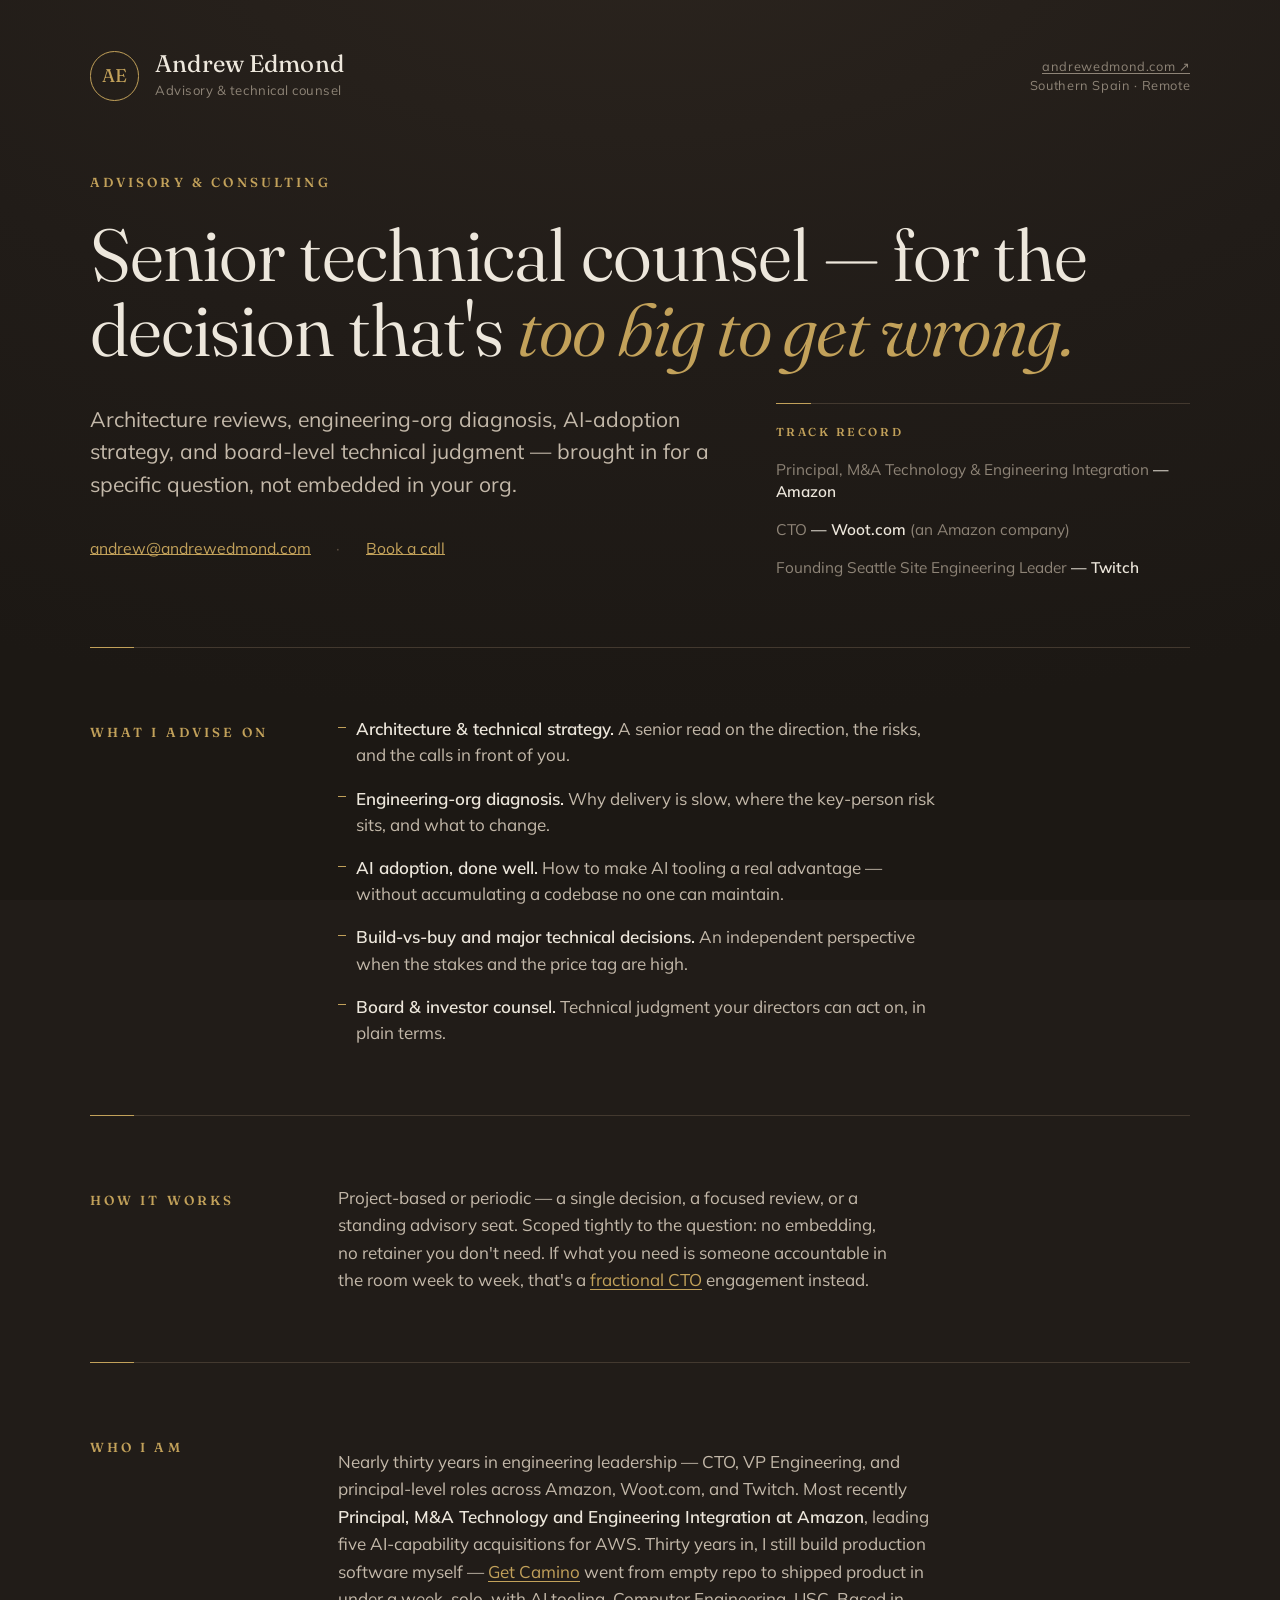
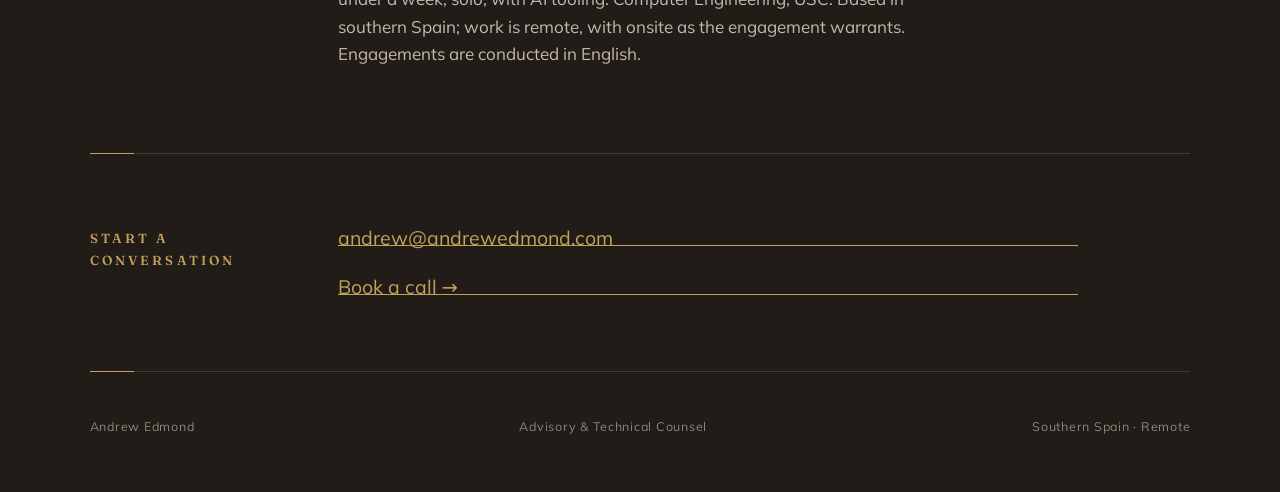
==== advisory/index.html @ cc0ffb90 "Fractional = fully remote; advisory = remote with occasional onsite Co-Authored-By: Claude Opus 4.8 " ====
<!doctype html>
<html lang="en">
<head>
<meta charset="utf-8">
<meta name="viewport" content="width=device-width, initial-scale=1">
<meta name="robots" content="noindex">
<title>Andrew Edmond — Advisory &amp; Technical Counsel</title>
<meta name="description" content="Senior technical counsel for a specific decision — architecture reviews, engineering-org diagnosis, AI-adoption strategy, and board-level judgment. Not embedded.">
<meta name="theme-color" content="#211C18">

<link rel="icon" href="/favicon.svg" type="image/svg+xml">
<link rel="apple-touch-icon" href="/apple-touch-icon.png">

<!-- PostHog (EU cloud) — cookieless: memory persistence, session recording off; no consent banner needed -->
<script>
!function(t,e){var o,n,p,r;e.__SV||(window.posthog && window.posthog.__loaded)||(window.posthog=e,e._i=[],e.init=function(i,s,a){function g(t,e){var o=e.split(".");2==o.length&&(t=t[o[0]],e=o[1]),t[e]=function(){t.push([e].concat(Array.prototype.slice.call(arguments,0)))}}(p=t.createElement("script")).type="text/javascript",p.crossOrigin="anonymous",p.async=!0,p.src=s.api_host.replace(".i.posthog.com","-assets.i.posthog.com")+"/static/array.js",(r=t.getElementsByTagName("script")[0]).parentNode.insertBefore(p,r);var u=e;for(void 0!==a?u=e[a]=[]:a="posthog",u.people=u.people||[],u.toString=function(t){var e="posthog";return"posthog"!==a&&(e+="."+a),t||(e+=" (stub)"),e},u.people.toString=function(){return u.toString(1)+".people (stub)"},o="an ln init xn Cn Br kn In capture Fn nn calculateEventProperties On register register_once register_for_session unregister unregister_for_session Ln getFeatureFlag getFeatureFlagPayload getFeatureFlagResult getAllFeatureFlags isFeatureEnabled reloadFeatureFlags updateFlags updateEarlyAccessFeatureEnrollment getEarlyAccessFeatures on onFeatureFlags onSurveysLoaded onSessionId getSurveys getActiveMatchingSurveys renderSurvey displaySurvey cancelPendingSurvey canRenderSurvey canRenderSurveyAsync Dn identify setPersonProperties unsetPersonProperties group resetGroups setPersonPropertiesForFlags resetPersonPropertiesForFlags setGroupPropertiesForFlags resetGroupPropertiesForFlags reset shutdown setIdentity clearIdentity get_distinct_id getGroups get_session_id get_session_replay_url alias set_config startSessionRecording stopSessionRecording sessionRecordingStarted captureException addExceptionStep captureLog startExceptionAutocapture stopExceptionAutocapture loadToolbar get_property getSessionProperty An Rn createPersonProfile setInternalOrTestUser $n yn jn opt_in_capturing opt_out_capturing has_opted_in_capturing has_opted_out_capturing get_explicit_consent_status is_capturing clear_opt_in_out_capturing Tn debug Ur Rt getPageViewId captureTraceFeedback captureTraceMetric pn".split(" "),n=0;n<o.length;n++)g(u,o[n]);e._i.push([i,s,a])},e.__SV=1)}(document,window.posthog||[]);
posthog.init('phc_BMejvK5GHnQV9qCFDDEHWrhjuZfbqV86JzVY5oScUgBu', {
  api_host: 'https://eu.i.posthog.com',
  defaults: '2026-05-30',
  persistence: 'memory',
  disable_session_recording: true,
  person_profiles: 'identified_only'
})
</script>

<link rel="preconnect" href="https://fonts.googleapis.com">
<link rel="preconnect" href="https://fonts.gstatic.com" crossorigin>
<link href="https://fonts.googleapis.com/css2?family=Fraunces:ital,opsz,wght@0,9..144,340;0,9..144,420;0,9..144,560;1,9..144,340&family=Mulish:ital,wght@0,400;0,500;0,600;1,400&display=swap" rel="stylesheet">

<style>
  :root{
    /* Palette — "Private Office": deep espresso, warm bone type, antique gold */
    --ground:  #211C18;   /* espresso ground */
    --panel:   #29231E;   /* recessed panels */
    --panel-2: #2F2822;   /* lifted card */
    --bone:    #EDE7DC;   /* primary type */
    --bone-2:  #C4B9AA;   /* secondary type */
    --bone-3:  #8E8477;   /* labels / marginalia */
    --hair:    #43392F;   /* hairlines */
    --hair-2:  #574B3E;   /* lifted hairlines */
    --gold:    #C2A15A;   /* the one accent */
    --gold-2:  #D8BC7E;   /* hover */

    --measure: 68ch;
    --sheet: 72rem;

    --serif: "Fraunces", "Hoefler Text", "Georgia", "Times New Roman", serif;
    --sans:  "Mulish", "Avenir Next", "Segoe UI", system-ui, -apple-system, Arial, sans-serif;
  }

  *,*::before,*::after{ box-sizing:border-box; }
  html{ -webkit-text-size-adjust:100%; }
  body{
    margin:0;
    background:var(--ground);
    color:var(--bone);
    font-family:var(--sans);
    font-size:1.0625rem;
    line-height:1.62;
    -webkit-font-smoothing:antialiased;
    text-rendering:optimizeLegibility;
  }
  /* faint warm vignette so the ground reads like paper under a desk lamp */
  body::before{
    content:""; position:fixed; inset:0; z-index:-1; pointer-events:none;
    background:radial-gradient(120% 90% at 50% -10%, #2B241E 0%, #211C18 55%, #1C1814 100%);
  }

  /* ---- Links ---- */
  a{ color:var(--gold); text-decoration:none; }
  .link{
    color:var(--gold);
    background-image:linear-gradient(currentColor,currentColor);
    background-size:100% 1px; background-repeat:no-repeat;
    background-position:0 1.18em;
    padding-bottom:1px;
    transition:color .18s ease, background-size .18s ease;
  }
  .link:hover{ color:var(--gold-2); }

  :focus-visible{ outline:2px solid var(--gold); outline-offset:3px; border-radius:2px; }

  .skip{
    position:absolute; left:-999px; top:0;
    background:var(--gold); color:var(--ground);
    padding:.6rem 1rem; z-index:10; font:600 .9rem/1 var(--sans);
  }
  .skip:focus{ left:.75rem; top:.75rem; }

  /* ---- Sheet + rhythm ---- */
  .sheet{ max-width:var(--sheet); margin:0 auto; padding:0 1.6rem; }
  .body{ max-width:var(--measure); }

  section{ padding:4.25rem 0; }
  /* Signature rule: a hairline capped at its left by a short gold tick */
  section + section, .divider-top{
    position:relative;
    border-top:1px solid var(--hair);
  }
  section + section::before, .divider-top::before{
    content:""; position:absolute; top:-1px; left:0;
    width:2.75rem; height:1px; background:var(--gold);
  }

  /* ---- Eyebrow (gold small-caps) — the section signposting ---- */
  .eyebrow{
    font-family:var(--serif);
    font-optical-sizing:auto;
    font-weight:560;
    font-size:.82rem;
    letter-spacing:.24em;
    text-transform:uppercase;
    color:var(--gold);
    margin:0 0 1.5rem;
  }

  /* Reading sections: label sits in a left rail, content flows in the main column,
     so the page uses its full width instead of clumping flush-left. */
  #advise, #how, #who, #contact{
    display:grid;
    grid-template-columns:12rem minmax(0,1fr);
    gap:.4rem 3.5rem;
    align-items:start;
  }
  #advise > .eyebrow, #how > .eyebrow,
  #who > .eyebrow, #contact > .eyebrow{ margin:0; padding-top:.4rem; }
  #advise > .body, #how > .body,
  #who > .body, #contact > .body{ max-width:74ch; }
  @media (max-width: 820px){
    #advise, #how, #who, #contact{ grid-template-columns:1fr; gap:.3rem; }
    #advise > .eyebrow, #how > .eyebrow,
    #who > .eyebrow, #contact > .eyebrow{ margin:0 0 1.4rem; padding-top:0; }
  }

  /* ---- Masthead + monogram ---- */
  .masthead{
    display:flex; align-items:center; justify-content:space-between;
    flex-wrap:wrap; gap:1.2rem 2rem;
    padding:2.75rem 0 2.5rem;
  }
  .brand{ display:flex; align-items:center; gap:1rem; }
  .monogram{
    flex:0 0 auto;
    width:3.1rem; height:3.1rem; border-radius:50%;
    border:1px solid var(--gold);
    display:grid; place-items:center;
    font-family:var(--serif); font-weight:420; font-size:1.15rem;
    letter-spacing:.02em; color:var(--gold);
  }
  .wordmark .name{
    font-family:var(--serif); font-optical-sizing:auto;
    font-weight:420; font-size:1.5rem; letter-spacing:.005em;
    margin:0; line-height:1.1; color:var(--bone);
  }
  .wordmark .kicker{
    font-size:.82rem; letter-spacing:.04em; color:var(--bone-3);
    margin:.2rem 0 0;
  }
  .masthead .meta{
    font-size:.8rem; letter-spacing:.05em; color:var(--bone-3);
    text-align:right; line-height:1.5;
  }
  .masthead .meta a{ color:var(--bone-3); }
  .masthead .meta a:hover{ color:var(--gold); }

  /* ---- Hero / Summary ---- */
  .hero{ padding-top:1.5rem; }
  .claim{
    font-family:var(--serif); font-optical-sizing:auto;
    font-weight:340;
    font-size:clamp(2.6rem, 6.4vw, 4.6rem);
    line-height:1.02;
    letter-spacing:-.012em;
    margin:.2rem 0 1.6rem;
    text-wrap:balance;
    color:var(--bone);
  }
  .claim .em{ font-style:italic; font-weight:340; color:var(--gold); }
  .proof{
    font-size:clamp(1.12rem,2.3vw,1.32rem);
    line-height:1.55;
    color:var(--bone-2);
    max-width:46ch;
    margin:0 0 2.2rem;
  }
  .proof b{ font-weight:600; color:var(--bone); }
  .actions{
    display:flex; flex-wrap:wrap; align-items:center; gap:.9rem 1.6rem;
    font-size:.98rem;
  }
  .actions .sep{ color:var(--hair-2); }

  /* Two-column hero: claim spans; argument + CTA on the left, credentials fill the right */
  .hero-cols{
    display:grid;
    grid-template-columns:minmax(0,1.5fr) minmax(0,1fr);
    gap:2rem 4rem;
    align-items:start;
    margin-top:2.2rem;
  }
  .hero-main .proof{ max-width:54ch; }
  .hero-side{
    position:relative;
    border-top:1px solid var(--hair);
    padding-top:1.2rem;
  }
  .hero-side::before{
    content:""; position:absolute; top:-1px; left:0;
    width:2.2rem; height:1px; background:var(--gold);
  }
  .side-label{
    font-family:var(--serif); font-optical-sizing:auto; font-weight:560;
    font-size:.72rem; letter-spacing:.22em; text-transform:uppercase;
    color:var(--gold); margin:0 0 1.1rem;
  }
  .creds-list{ list-style:none; margin:0; padding:0; display:flex; flex-direction:column; gap:.95rem; }
  .creds-list li{ font-size:.96rem; line-height:1.46; color:var(--bone-3); }
  .creds-list b{ color:var(--bone); font-weight:600; }
  .creds-list .dim{ color:var(--bone-3); }
  .hero-side .actions{ margin-top:1.8rem; }
  @media (max-width: 820px){
    .hero-cols{ grid-template-columns:1fr; gap:2rem; margin-top:1.7rem; }
  }

  /* ---- Section headings ---- */
  .h{
    font-family:var(--serif); font-optical-sizing:auto;
    font-weight:420;
    font-size:clamp(1.7rem,3.3vw,2.35rem);
    letter-spacing:-.006em;
    line-height:1.12;
    margin:0 0 1.3rem;
    color:var(--bone);
  }
  .lead{ color:var(--bone-2); margin:0 0 1.4rem; max-width:56ch; }
  .lead:last-of-type{ margin-bottom:0; }

  /* ---- Advisory list — gold-tick sub-list style ---- */
  .own{
    list-style:none; margin:0; padding:0;
    display:flex; flex-direction:column; gap:1.05rem;
    max-width:60ch;
  }
  .own li{ position:relative; padding-left:1.15rem; color:var(--bone-2); line-height:1.55; }
  .own li::before{
    content:""; position:absolute; left:0; top:.62em;
    width:.5rem; height:1px; background:var(--gold);
  }
  .own b{ color:var(--bone); font-weight:600; }

  /* ---- Background ---- */
  .bg{ color:var(--bone-2); max-width:60ch; }
  .bg b{ color:var(--bone); font-weight:600; }

  /* ---- Contact ---- */
  .contact-lines{
    display:flex; flex-direction:column; gap:1rem;
    font-size:1.22rem;
  }

  /* ---- Footer ---- */
  footer{
    padding:2.75rem 0 3.5rem;
    border-top:1px solid var(--hair);
    position:relative;
    font-size:.78rem; letter-spacing:.06em;
    color:var(--bone-3);
    display:flex; flex-wrap:wrap; justify-content:space-between; gap:.6rem;
  }
  footer::before{
    content:""; position:absolute; top:-1px; left:0;
    width:2.75rem; height:1px; background:var(--gold);
  }

  /* ---- Load motion ---- */
  @media (prefers-reduced-motion: no-preference){
    .fade{ opacity:0; transform:translateY(10px); animation:rise .7s cubic-bezier(.2,.7,.2,1) forwards; }
    .hero .claim{ animation-delay:.05s; }
    .hero .hero-side{ animation-delay:.16s; }
    .hero .proof{ animation-delay:.22s; }
    .hero .actions{ animation-delay:.3s; }
    @keyframes rise{ to{ opacity:1; transform:none; } }
  }

  /* ---- Mobile ---- */
  @media (max-width: 640px){
    section{ padding:3.25rem 0; }
    .masthead .meta{ text-align:left; }
  }
</style>
</head>
<body>
<a class="skip" href="#main">Skip to content</a>

<div class="sheet">

  <header class="masthead">
    <div class="brand">
      <span class="monogram" aria-hidden="true">AE</span>
      <div class="wordmark">
        <p class="name">Andrew Edmond</p>
        <p class="kicker">Advisory &amp; technical counsel</p>
      </div>
    </div>
    <p class="meta"><a class="link" href="https://www.andrewedmond.com">andrewedmond.com ↗</a><br>Southern Spain · Remote</p>
  </header>

  <main id="main">

    <!-- HERO -->
    <section class="hero">
      <p class="eyebrow">Advisory &amp; Consulting</p>
      <h1 class="claim fade">Senior technical counsel — for the decision that's <span class="em">too big to get wrong.</span></h1>
      <div class="hero-cols">
        <div class="hero-main">
          <p class="proof fade">Architecture reviews, engineering-org diagnosis, AI-adoption strategy, and board-level technical judgment — brought in for a specific question, not embedded in your org.</p>
          <div class="actions fade">
            <a class="link" href="mailto:andrew@andrewedmond.com?subject=Advisory">andrew@andrewedmond.com</a>
            <span class="sep">·</span>
            <a class="link" href="https://calendar.app.google/YZXEWnueJPbcj1Kw7" target="_blank" rel="noopener">Book a call</a>
          </div>
        </div>
        <aside class="hero-side fade">
          <p class="side-label">Track record</p>
          <ul class="creds-list">
            <li>Principal, M&amp;A Technology &amp; Engineering Integration <b>— Amazon</b></li>
            <li>CTO <b>— Woot.com</b> <span class="dim">(an Amazon company)</span></li>
            <li>Founding Seattle Site Engineering Leader <b>— Twitch</b></li>
          </ul>
        </aside>
      </div>
    </section>

    <!-- WHAT I ADVISE ON -->
    <section id="advise">
      <p class="eyebrow">What I advise on</p>
      <div class="body">
        <ul class="own">
          <li><b>Architecture &amp; technical strategy.</b> A senior read on the direction, the risks, and the calls in front of you.</li>
          <li><b>Engineering-org diagnosis.</b> Why delivery is slow, where the key-person risk sits, and what to change.</li>
          <li><b>AI adoption, done well.</b> How to make AI tooling a real advantage — without accumulating a codebase no one can maintain.</li>
          <li><b>Build-vs-buy and major technical decisions.</b> An independent perspective when the stakes and the price tag are high.</li>
          <li><b>Board &amp; investor counsel.</b> Technical judgment your directors can act on, in plain terms.</li>
        </ul>
      </div>
    </section>

    <!-- HOW IT WORKS -->
    <section id="how">
      <p class="eyebrow">How it works</p>
      <div class="body">
        <p class="lead">Project-based or periodic — a single decision, a focused review, or a standing advisory seat. Scoped tightly to the question: no embedding, no retainer you don't need. If what you need is someone accountable in the room week to week, that's a <a class="link" href="https://www.andrewedmond.com/fractional">fractional CTO</a> engagement instead.</p>
      </div>
    </section>

    <!-- WHO I AM -->
    <section id="who">
      <p class="eyebrow">Who I am</p>
      <div class="body">
        <p class="bg">Nearly thirty years in engineering leadership — CTO, VP Engineering, and principal-level roles across Amazon, Woot.com, and Twitch. Most recently <b>Principal, M&amp;A Technology and Engineering Integration at Amazon</b>, leading five AI-capability acquisitions for AWS. Thirty years in, I still build production software myself — <a class="link" href="https://getcamino.app">Get Camino</a> went from empty repo to shipped product in under a week, solo, with AI tooling. Computer Engineering, USC. Based in southern Spain; work is remote, with onsite as the engagement warrants. Engagements are conducted in English.</p>
      </div>
    </section>

    <!-- CONTACT -->
    <section id="contact">
      <p class="eyebrow">Start a conversation</p>
      <div class="body">
        <div class="contact-lines">
          <a class="link" href="mailto:andrew@andrewedmond.com?subject=Advisory">andrew@andrewedmond.com</a>
          <a class="link" href="https://calendar.app.google/YZXEWnueJPbcj1Kw7" target="_blank" rel="noopener">Book a call →</a>
        </div>
      </div>
    </section>
  </main>

  <footer>
    <span>Andrew Edmond</span>
    <span>Advisory &amp; Technical Counsel</span>
    <span>Southern Spain · Remote</span>
  </footer>

</div>
</body>
</html>
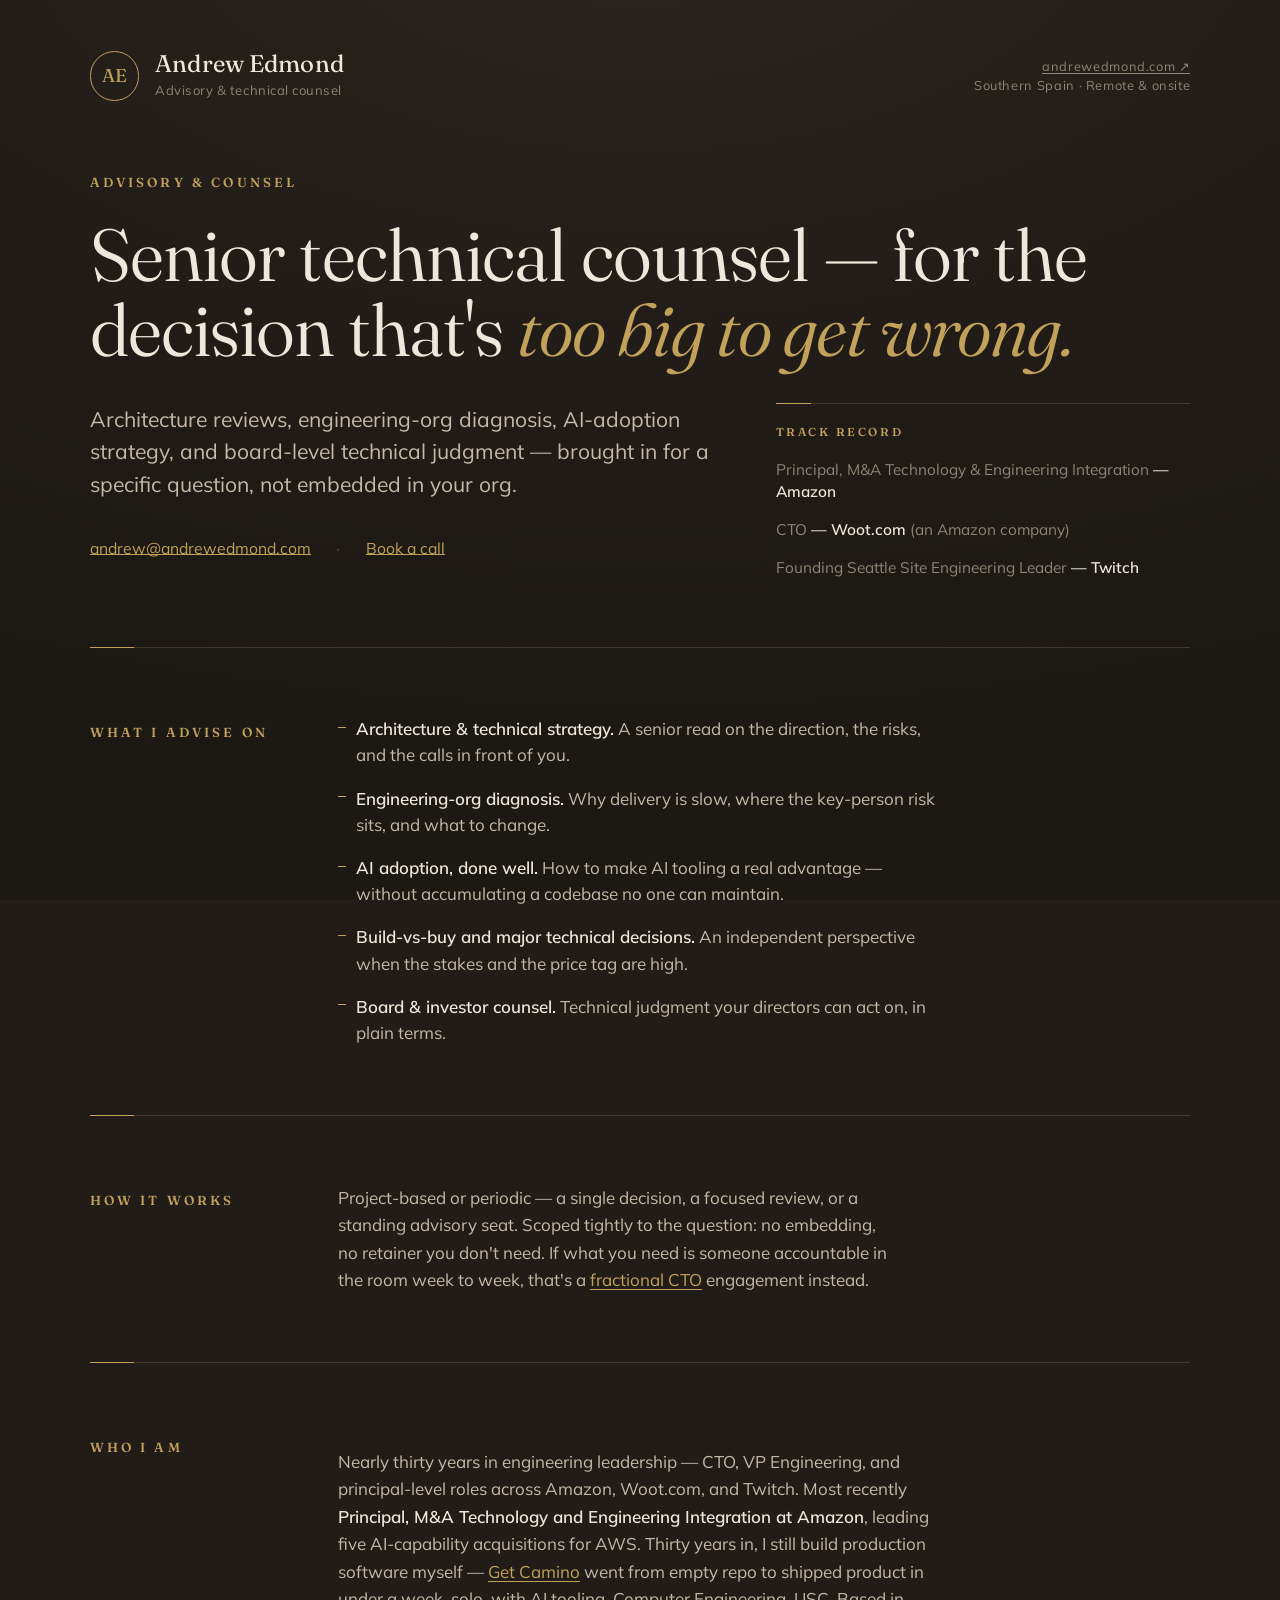
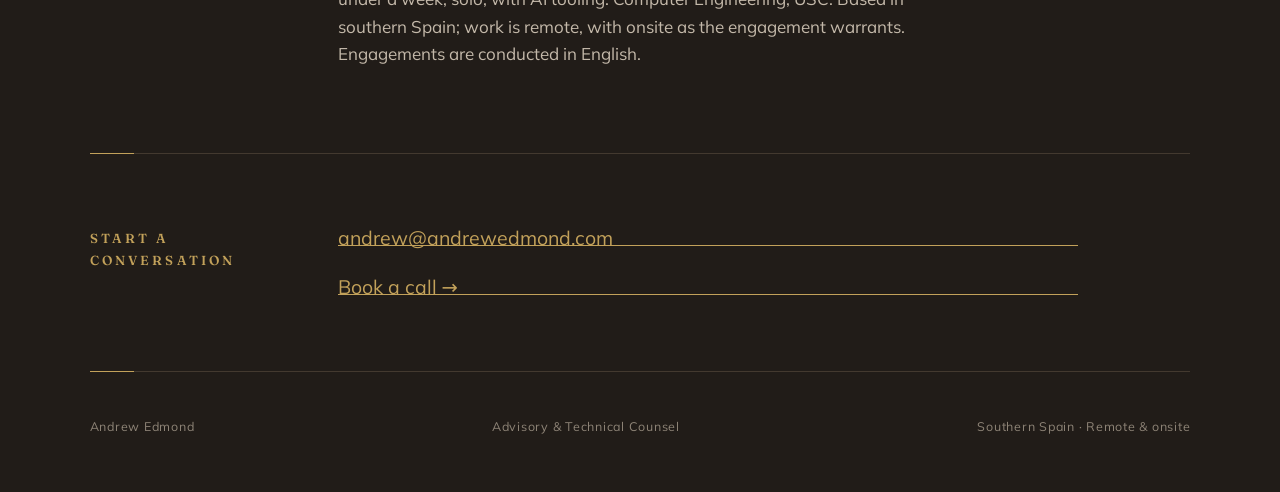
==== commit befea3bb: "Fix GitHub link (→/nerolabs), Twitch title consistency, advisory nits, lander OG cards - Home: real " ====
--- a/advisory/index.html
+++ b/advisory/index.html
@@ -7,6 +7,16 @@
 <title>Andrew Edmond — Advisory &amp; Technical Counsel</title>
 <meta name="description" content="Senior technical counsel for a specific decision — architecture reviews, engineering-org diagnosis, AI-adoption strategy, and board-level judgment. Not embedded.">
 <meta name="theme-color" content="#211C18">
+
+<!-- Open Graph / this link gets pasted into emails and Slack -->
+<meta property="og:type" content="website">
+<meta property="og:url" content="https://www.andrewedmond.com/advisory">
+<meta property="og:title" content="Andrew Edmond — Advisory &amp; Technical Counsel">
+<meta property="og:description" content="Senior technical counsel for a decision too big to get wrong — architecture reviews, engineering-org diagnosis, AI-adoption strategy, and board-level judgment. Not embedded.">
+<meta property="og:image" content="https://www.andrewedmond.com/og.png">
+<meta property="og:image:width" content="1200">
+<meta property="og:image:height" content="630">
+<meta name="twitter:card" content="summary_large_image">
 
 <link rel="icon" href="/favicon.svg" type="image/svg+xml">
 <link rel="apple-touch-icon" href="/apple-touch-icon.png">
@@ -302,14 +312,14 @@
         <p class="kicker">Advisory &amp; technical counsel</p>
       </div>
     </div>
-    <p class="meta"><a class="link" href="https://www.andrewedmond.com">andrewedmond.com ↗</a><br>Southern Spain · Remote</p>
+    <p class="meta"><a class="link" href="https://www.andrewedmond.com">andrewedmond.com ↗</a><br>Southern Spain · Remote &amp; onsite</p>
   </header>
 
   <main id="main">
 
     <!-- HERO -->
     <section class="hero">
-      <p class="eyebrow">Advisory &amp; Consulting</p>
+      <p class="eyebrow">Advisory &amp; Counsel</p>
       <h1 class="claim fade">Senior technical counsel — for the decision that's <span class="em">too big to get wrong.</span></h1>
       <div class="hero-cols">
         <div class="hero-main">
@@ -376,7 +386,7 @@
   <footer>
     <span>Andrew Edmond</span>
     <span>Advisory &amp; Technical Counsel</span>
-    <span>Southern Spain · Remote</span>
+    <span>Southern Spain · Remote &amp; onsite</span>
   </footer>
 
 </div>
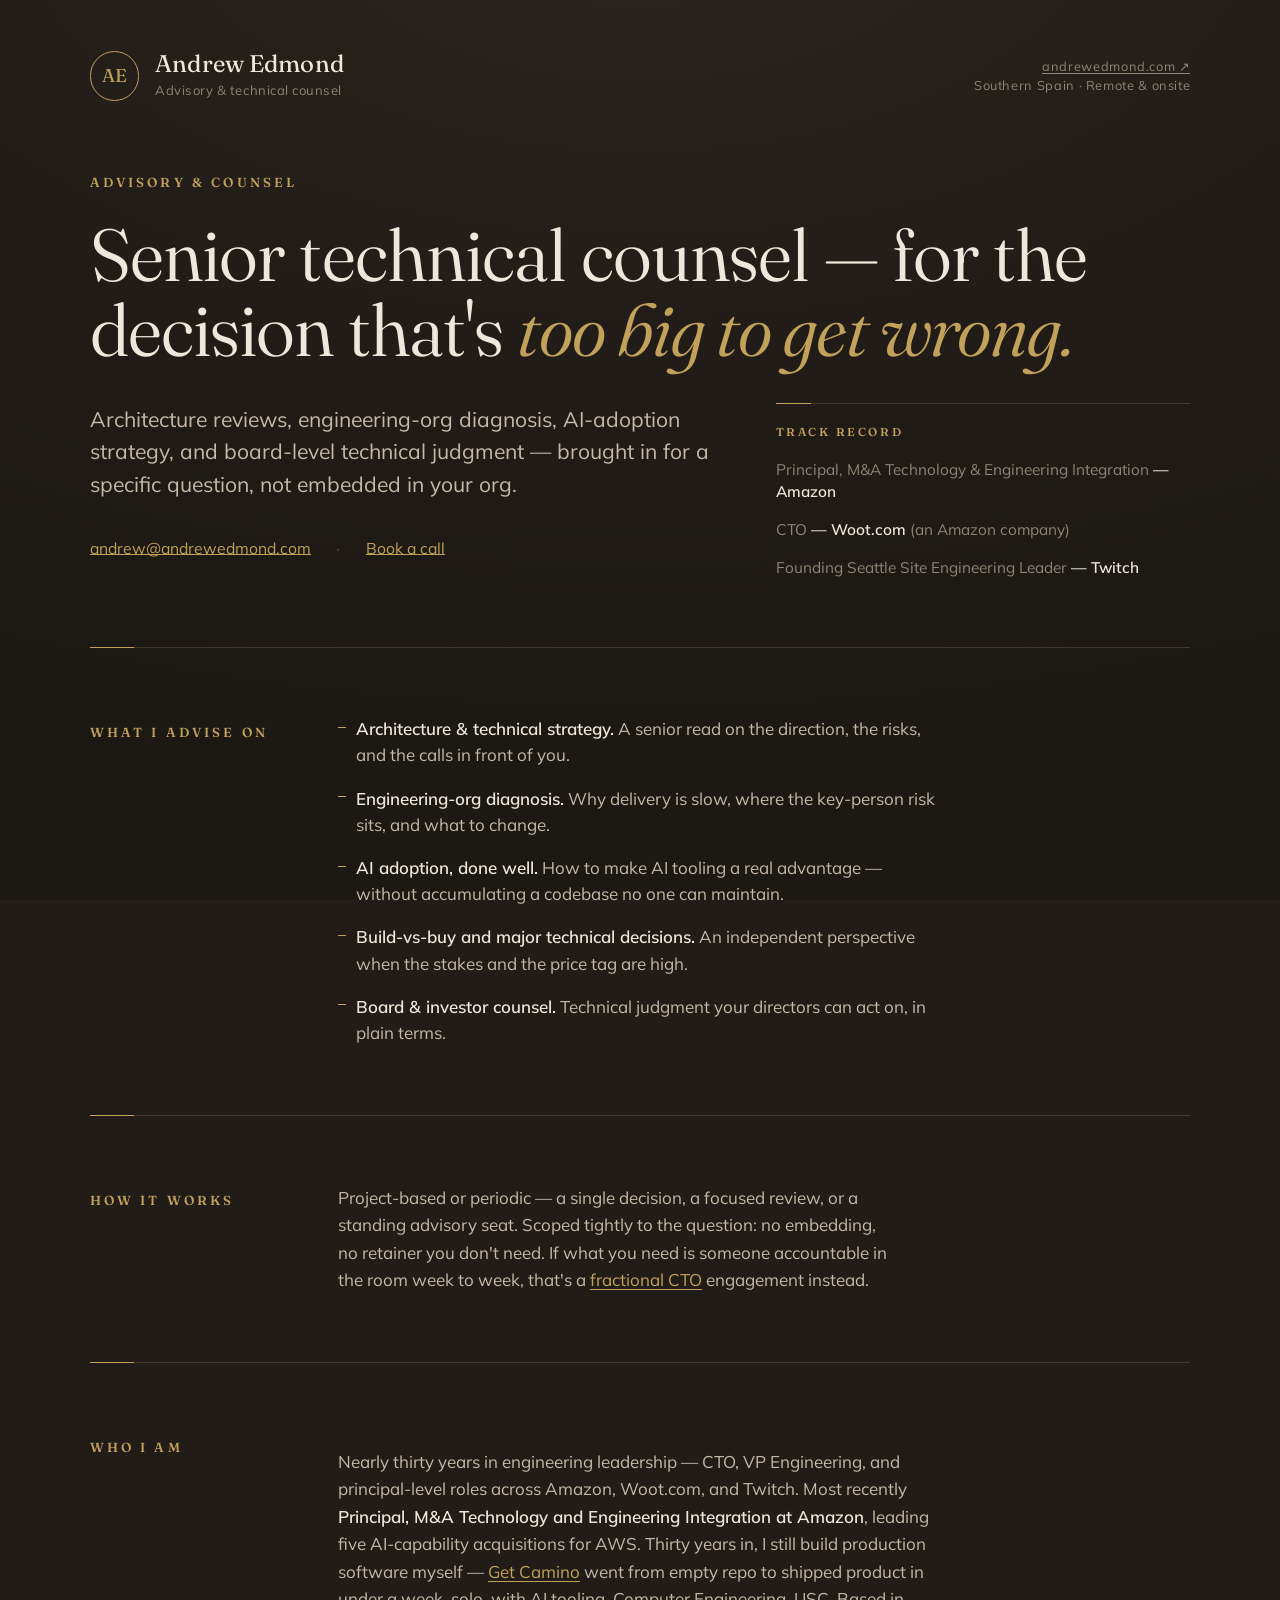
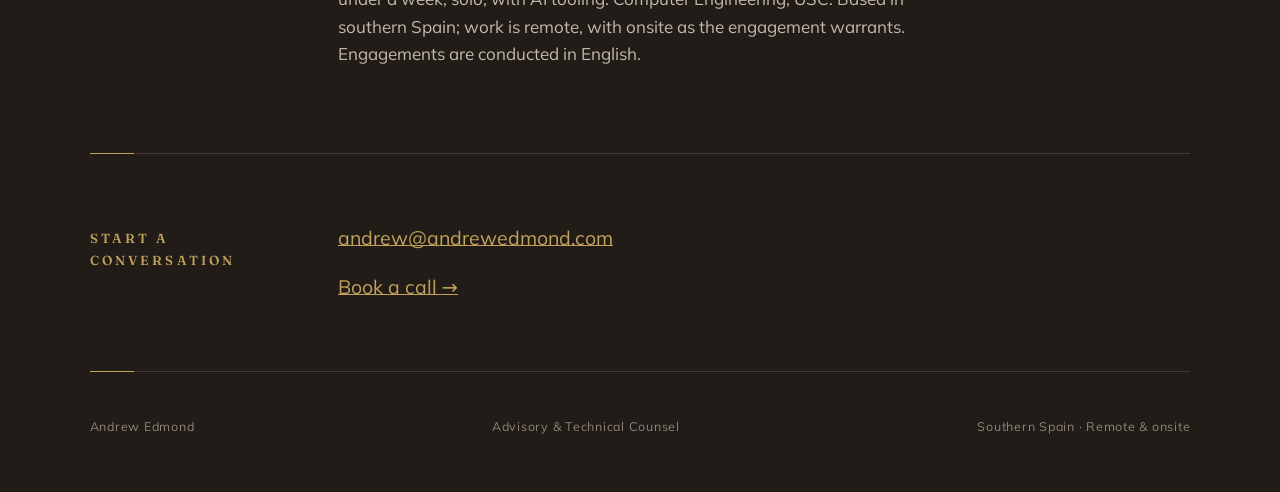
==== commit aa69c721: "Fix contact-link underlines spanning full column width .contact-lines is a column flex container, so" ====
--- a/advisory/index.html
+++ b/advisory/index.html
@@ -13,7 +13,7 @@
 <meta property="og:url" content="https://www.andrewedmond.com/advisory">
 <meta property="og:title" content="Andrew Edmond — Advisory &amp; Technical Counsel">
 <meta property="og:description" content="Senior technical counsel for a decision too big to get wrong — architecture reviews, engineering-org diagnosis, AI-adoption strategy, and board-level judgment. Not embedded.">
-<meta property="og:image" content="https://www.andrewedmond.com/og.png">
+<meta property="og:image" content="https://www.andrewedmond.com/og-advisory.png">
 <meta property="og:image:width" content="1200">
 <meta property="og:image:height" content="630">
 <meta name="twitter:card" content="summary_large_image">
@@ -264,7 +264,7 @@
 
   /* ---- Contact ---- */
   .contact-lines{
-    display:flex; flex-direction:column; gap:1rem;
+    display:flex; flex-direction:column; align-items:flex-start; gap:1rem;
     font-size:1.22rem;
   }
 
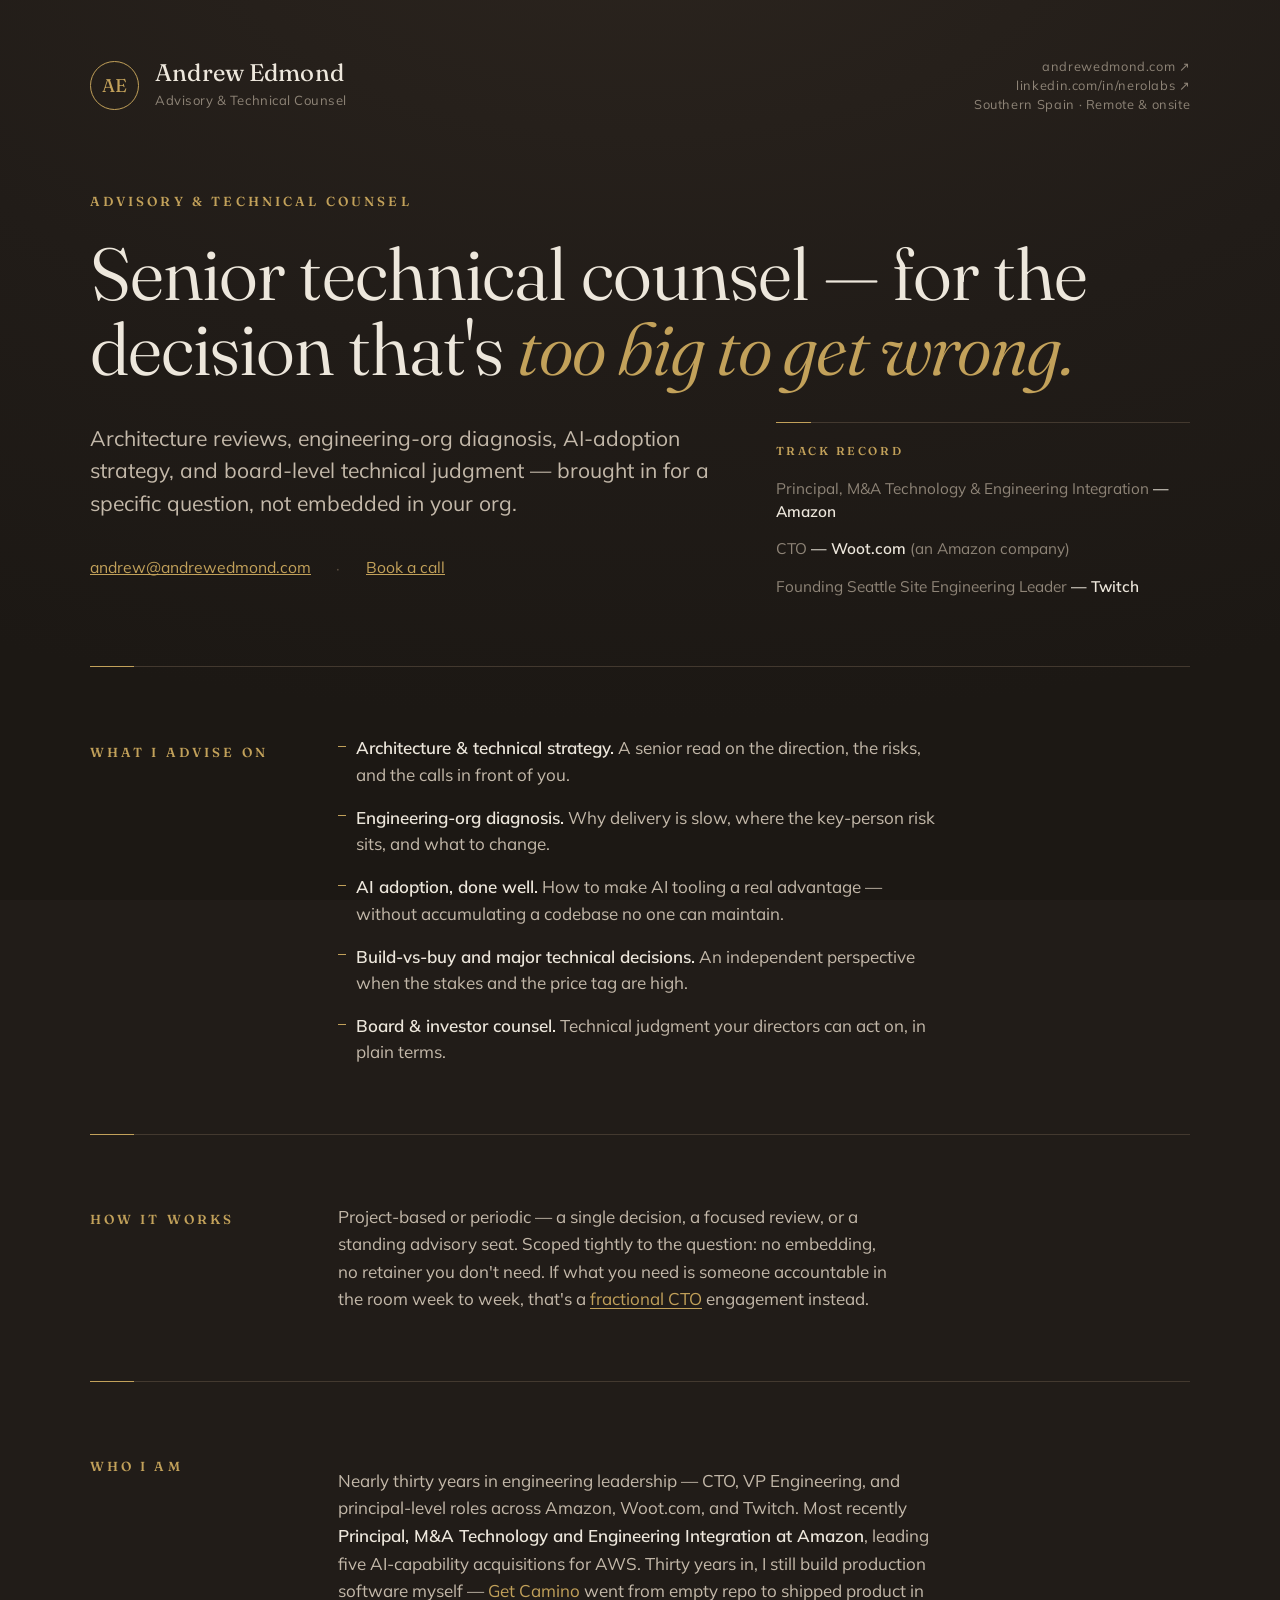
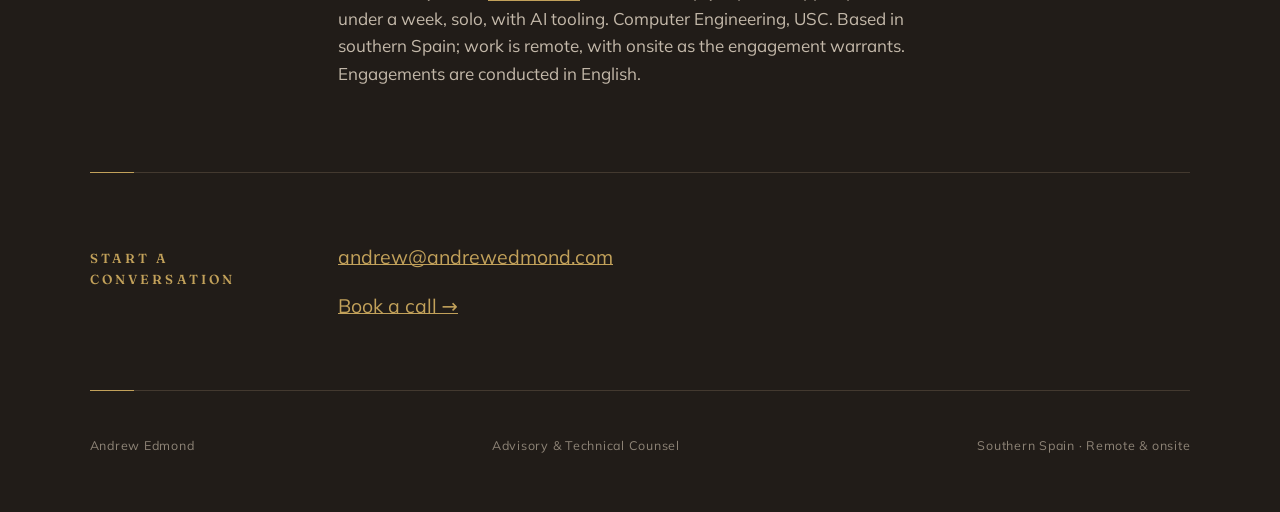
==== commit 3b56006b: "Fresh-eyes pass: fix GitHub liability, reframe Amazon as diligence, add LinkedIn, PostHog CTA events" ====
--- a/advisory/index.html
+++ b/advisory/index.html
@@ -309,17 +309,17 @@
       <span class="monogram" aria-hidden="true">AE</span>
       <div class="wordmark">
         <p class="name">Andrew Edmond</p>
-        <p class="kicker">Advisory &amp; technical counsel</p>
+        <p class="kicker">Advisory &amp; Technical Counsel</p>
       </div>
     </div>
-    <p class="meta"><a class="link" href="https://www.andrewedmond.com">andrewedmond.com ↗</a><br>Southern Spain · Remote &amp; onsite</p>
+    <p class="meta"><a href="https://www.andrewedmond.com">andrewedmond.com ↗</a><br><a href="https://www.linkedin.com/in/nerolabs">linkedin.com/in/nerolabs ↗</a><br>Southern Spain · Remote &amp; onsite</p>
   </header>
 
   <main id="main">
 
     <!-- HERO -->
     <section class="hero">
-      <p class="eyebrow">Advisory &amp; Counsel</p>
+      <p class="eyebrow">Advisory &amp; Technical Counsel</p>
       <h1 class="claim fade">Senior technical counsel — for the decision that's <span class="em">too big to get wrong.</span></h1>
       <div class="hero-cols">
         <div class="hero-main">
@@ -390,5 +390,18 @@
   </footer>
 
 </div>
+
+<!-- Lightweight conversion signals: CTA clicks -->
+<script>
+  (function(){
+    function cap(name, props){ if(window.posthog && posthog.capture) posthog.capture(name, props); }
+    document.querySelectorAll('a[href^="mailto:"]').forEach(function(a){
+      a.addEventListener('click', function(){ cap('cta_click', {cta:'email', page:'advisory'}); });
+    });
+    document.querySelectorAll('a[href*="calendar.app.google"]').forEach(function(a){
+      a.addEventListener('click', function(){ cap('cta_click', {cta:'book_call', page:'advisory'}); });
+    });
+  })();
+</script>
 </body>
 </html>
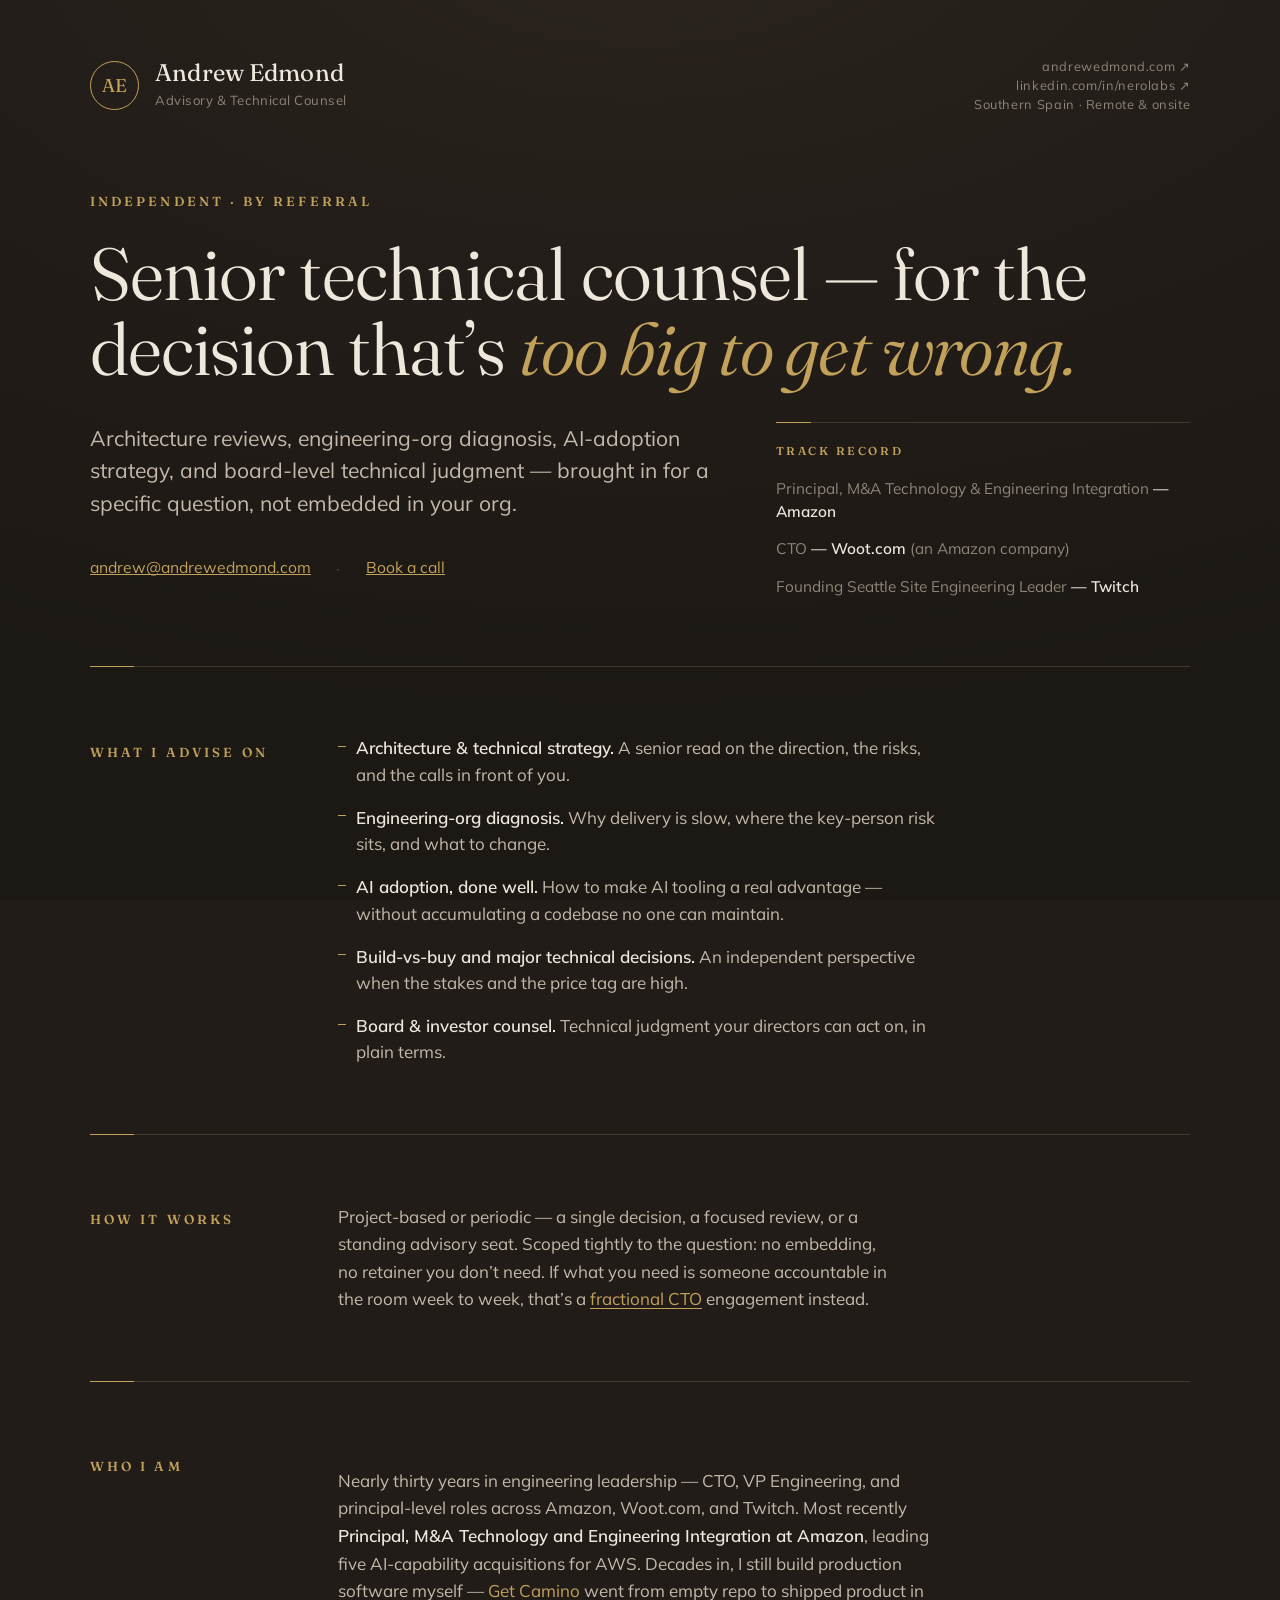
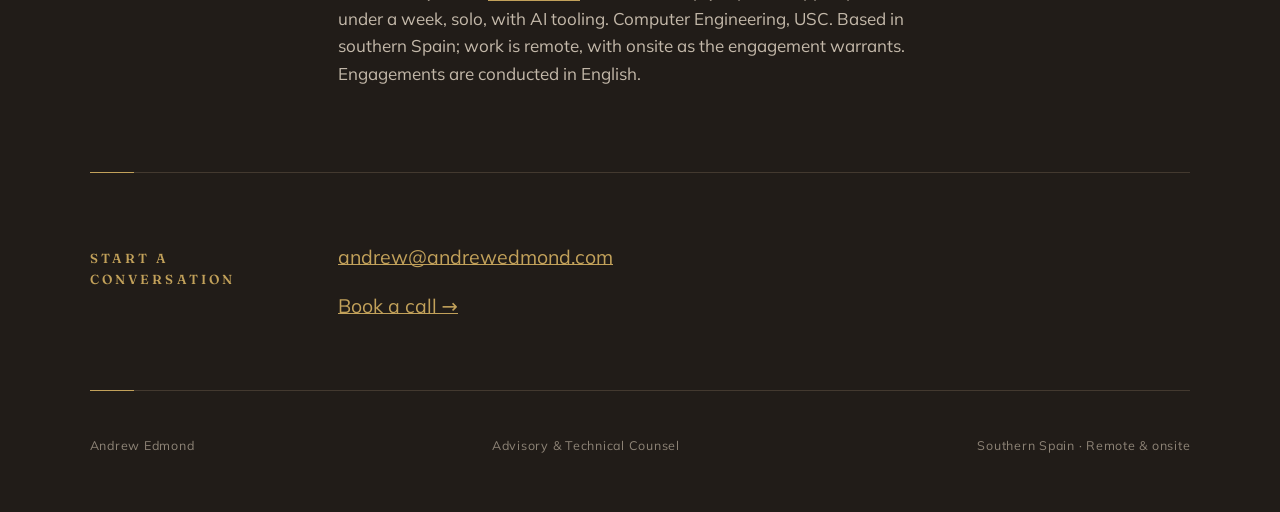
==== commit 9f85ab24: "Morning review pass: fix hero overclaim + balance, mobile readout, widths, typography - Home hero: "" ====
--- a/advisory/index.html
+++ b/advisory/index.html
@@ -319,8 +319,8 @@
 
     <!-- HERO -->
     <section class="hero">
-      <p class="eyebrow">Advisory &amp; Technical Counsel</p>
-      <h1 class="claim fade">Senior technical counsel — for the decision that's <span class="em">too big to get wrong.</span></h1>
+      <p class="eyebrow fade">Independent · by referral</p>
+      <h1 class="claim fade">Senior technical counsel — for the decision that’s <span class="em">too big to get wrong.</span></h1>
       <div class="hero-cols">
         <div class="hero-main">
           <p class="proof fade">Architecture reviews, engineering-org diagnosis, AI-adoption strategy, and board-level technical judgment — brought in for a specific question, not embedded in your org.</p>
@@ -359,7 +359,7 @@
     <section id="how">
       <p class="eyebrow">How it works</p>
       <div class="body">
-        <p class="lead">Project-based or periodic — a single decision, a focused review, or a standing advisory seat. Scoped tightly to the question: no embedding, no retainer you don't need. If what you need is someone accountable in the room week to week, that's a <a class="link" href="https://www.andrewedmond.com/fractional">fractional CTO</a> engagement instead.</p>
+        <p class="lead">Project-based or periodic — a single decision, a focused review, or a standing advisory seat. Scoped tightly to the question: no embedding, no retainer you don’t need. If what you need is someone accountable in the room week to week, that’s a <a class="link" href="https://www.andrewedmond.com/fractional">fractional CTO</a> engagement instead.</p>
       </div>
     </section>
 
@@ -367,7 +367,7 @@
     <section id="who">
       <p class="eyebrow">Who I am</p>
       <div class="body">
-        <p class="bg">Nearly thirty years in engineering leadership — CTO, VP Engineering, and principal-level roles across Amazon, Woot.com, and Twitch. Most recently <b>Principal, M&amp;A Technology and Engineering Integration at Amazon</b>, leading five AI-capability acquisitions for AWS. Thirty years in, I still build production software myself — <a class="link" href="https://getcamino.app">Get Camino</a> went from empty repo to shipped product in under a week, solo, with AI tooling. Computer Engineering, USC. Based in southern Spain; work is remote, with onsite as the engagement warrants. Engagements are conducted in English.</p>
+        <p class="bg">Nearly thirty years in engineering leadership — CTO, VP Engineering, and principal-level roles across Amazon, Woot.com, and Twitch. Most recently <b>Principal, M&amp;A Technology and Engineering Integration at Amazon</b>, leading five AI-capability acquisitions for AWS. Decades in, I still build production software myself — <a class="link" href="https://getcamino.app">Get Camino</a> went from empty repo to shipped product in under a week, solo, with AI tooling. Computer Engineering, USC. Based in southern Spain; work is remote, with onsite as the engagement warrants. Engagements are conducted in English.</p>
       </div>
     </section>
 
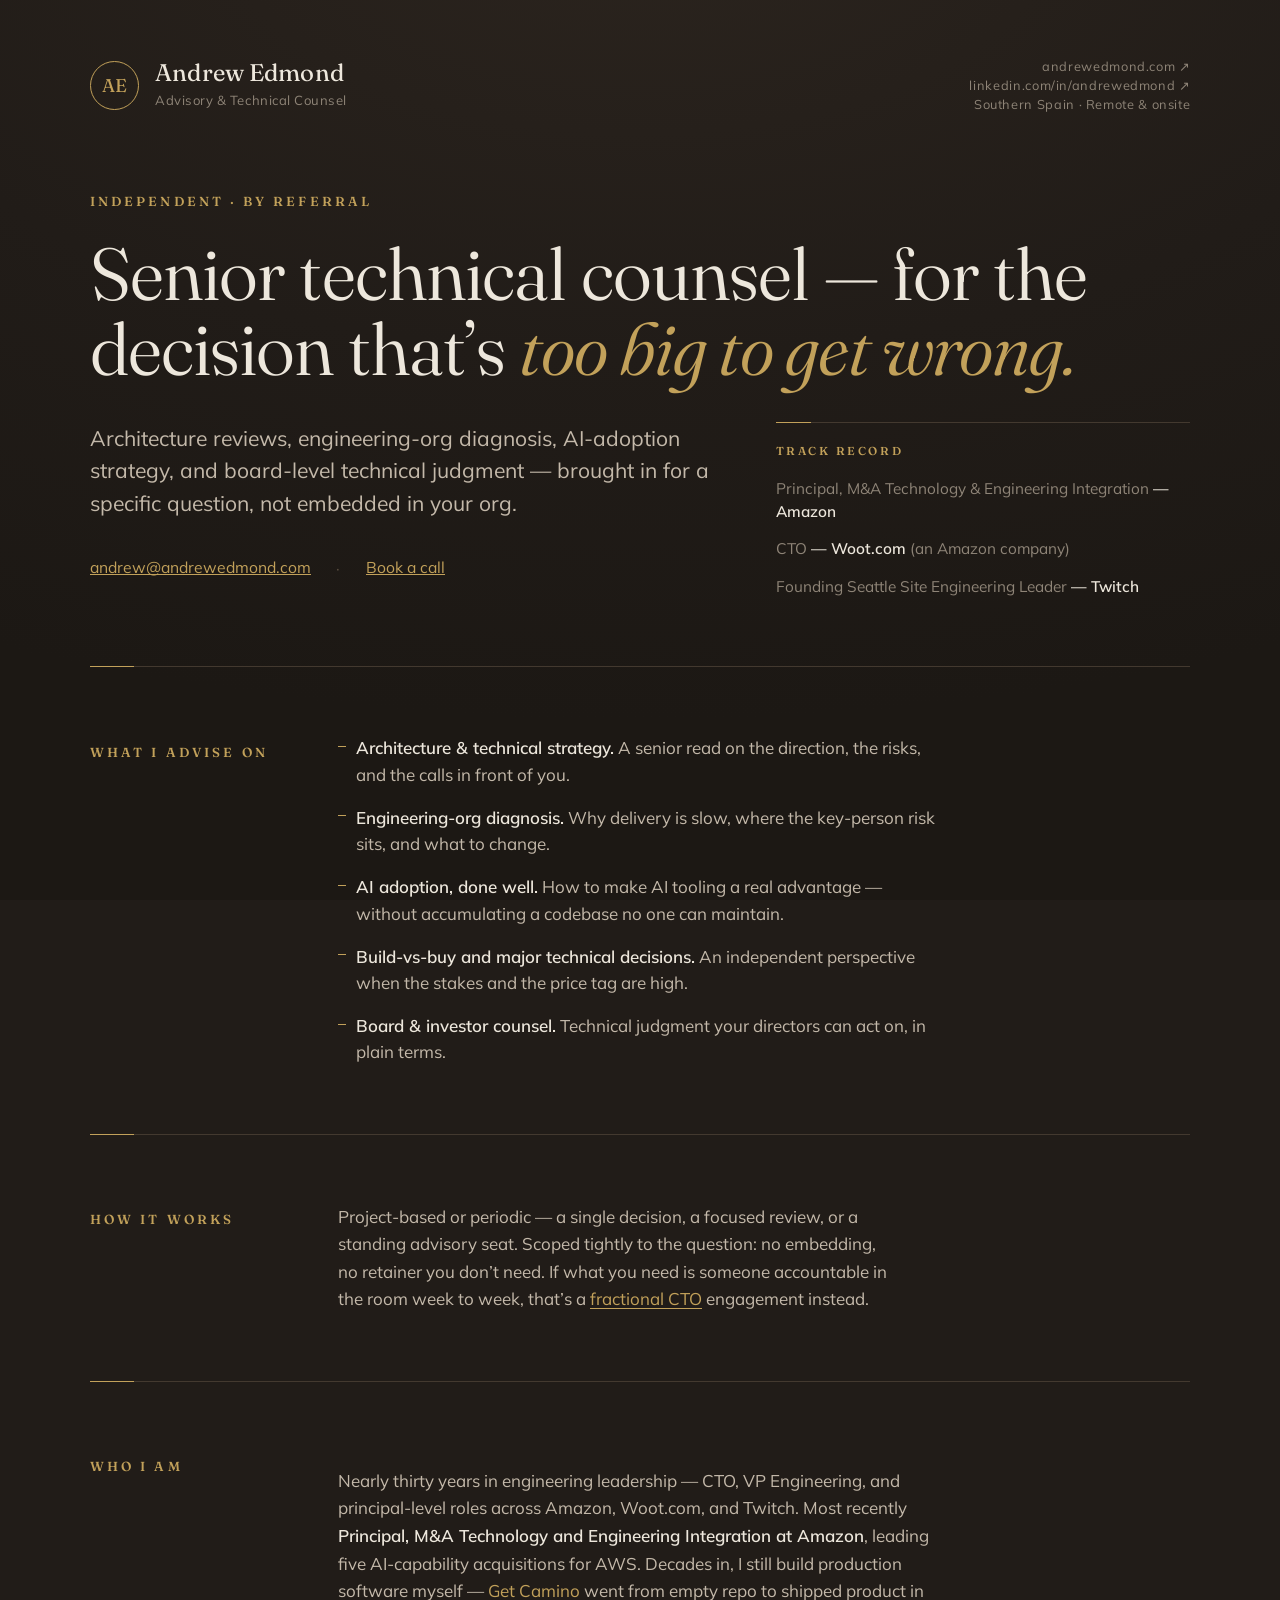
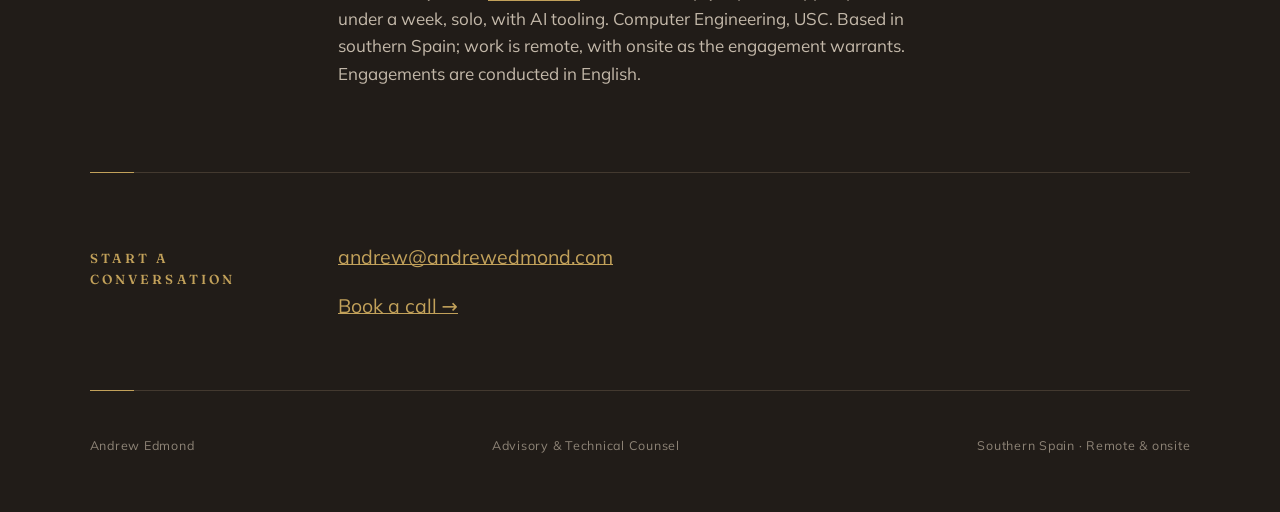
==== commit 15bc459f: "Add /blog/: Get Camino build-log series (10 posts) + RSS - Dependency-free static blog engine (blog/" ====
--- a/advisory/index.html
+++ b/advisory/index.html
@@ -296,6 +296,9 @@
   @media (max-width: 640px){
     section{ padding:3.25rem 0; }
     .masthead .meta{ text-align:left; }
+    /* stack the hero CTAs so the separator never strands on its own line */
+    .actions{ flex-direction:column; align-items:flex-start; gap:.6rem; }
+    .actions .sep{ display:none; }
   }
 </style>
 </head>
@@ -312,7 +315,7 @@
         <p class="kicker">Advisory &amp; Technical Counsel</p>
       </div>
     </div>
-    <p class="meta"><a href="https://www.andrewedmond.com">andrewedmond.com ↗</a><br><a href="https://www.linkedin.com/in/nerolabs">linkedin.com/in/nerolabs ↗</a><br>Southern Spain · Remote &amp; onsite</p>
+    <p class="meta"><a href="https://www.andrewedmond.com">andrewedmond.com ↗</a><br><a href="https://www.linkedin.com/in/andrewedmond">linkedin.com/in/andrewedmond ↗</a><br>Southern Spain · Remote &amp; onsite</p>
   </header>
 
   <main id="main">
